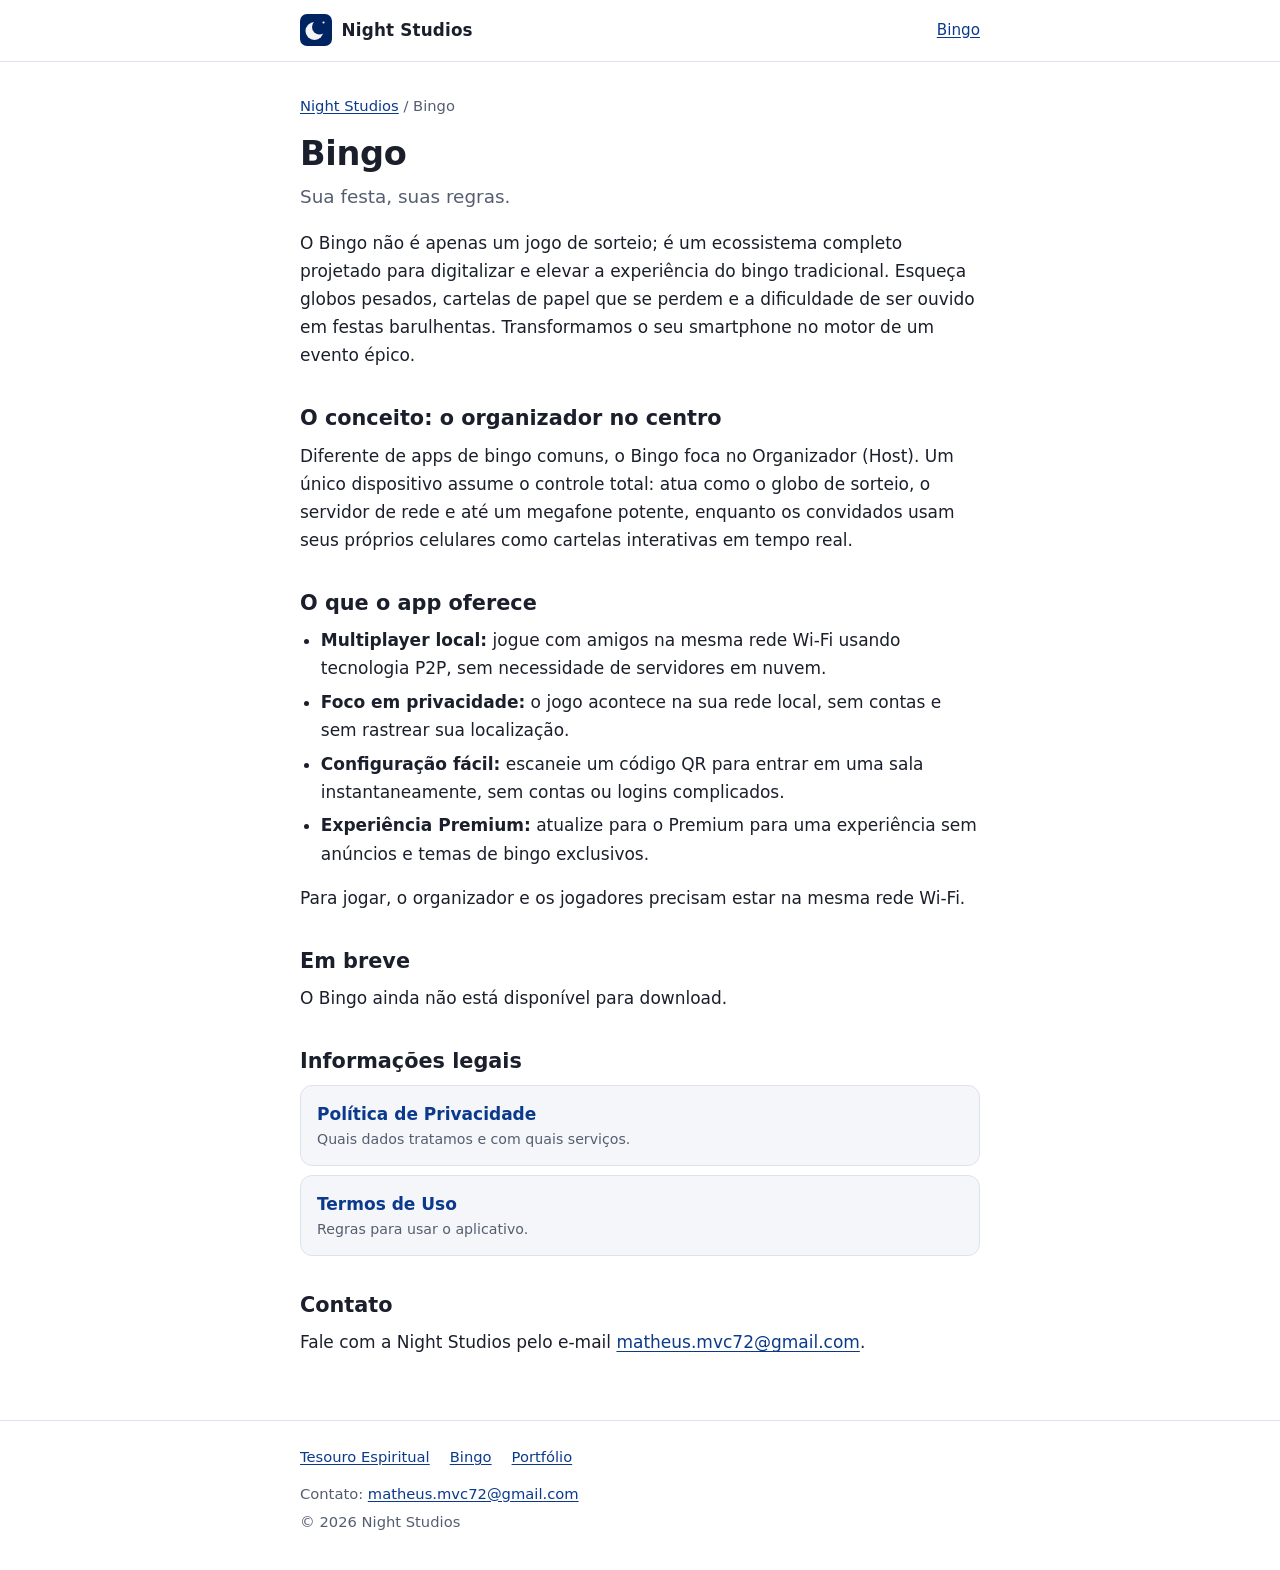
==== bingo/index.html @ 331ac550 "feat: add Bingo pages and link portfolio from the home page Port the Bingo presentation, privacy pol" ====
<!doctype html>
<html lang="pt-BR">
<head>
  <meta charset="utf-8">
  <meta name="viewport" content="width=device-width, initial-scale=1">
  <title>Bingo | Night Studios</title>
  <meta name="description" content="Bingo transforma o celular do organizador no globo de sorteio, enquanto os convidados jogam com cartelas no próprio celular, na mesma rede Wi-Fi.">
  <meta name="theme-color" content="#002461">
  <link rel="icon" href="/favicon.svg" type="image/svg+xml">
  <link rel="stylesheet" href="/style.css">
</head>
<body>
  <a class="skip" href="#conteudo">Pular para o conteúdo</a>
  <header class="site-header">
    <div class="wrap">
      <a class="brand" href="/" aria-label="Night Studios, página inicial"><svg viewBox="0 0 64 64" aria-hidden="true" focusable="false"><defs><mask id="ns-mark-mask"><rect width="64" height="64" fill="#fff"/><circle cx="39" cy="26" r="15" fill="#000"/></mask></defs><rect width="64" height="64" rx="14" fill="#002461"/><circle cx="29" cy="34" r="18" fill="#f2f4f8" mask="url(#ns-mark-mask)"/><circle cx="47" cy="17" r="2.2" fill="#f2f4f8"/></svg><span>Night Studios</span></a>
      <a class="header-link" href="/bingo">Bingo</a>
    </div>
  </header>
  <main id="conteudo">
    <div class="wrap">
      <p class="breadcrumb"><a href="/">Night Studios</a> / Bingo</p>
      <h1>Bingo</h1>
      <p class="lead">Sua festa, suas regras.</p>

      <p>O Bingo não é apenas um jogo de sorteio; é um ecossistema completo projetado para digitalizar e elevar a experiência do bingo tradicional. Esqueça globos pesados, cartelas de papel que se perdem e a dificuldade de ser ouvido em festas barulhentas. Transformamos o seu smartphone no motor de um evento épico.</p>

      <h2>O conceito: o organizador no centro</h2>
      <p>Diferente de apps de bingo comuns, o Bingo foca no Organizador (Host). Um único dispositivo assume o controle total: atua como o globo de sorteio, o servidor de rede e até um megafone potente, enquanto os convidados usam seus próprios celulares como cartelas interativas em tempo real.</p>

      <h2>O que o app oferece</h2>
      <ul>
        <li><strong>Multiplayer local:</strong> jogue com amigos na mesma rede Wi-Fi usando tecnologia P2P, sem necessidade de servidores em nuvem.</li>
        <li><strong>Foco em privacidade:</strong> o jogo acontece na sua rede local, sem contas e sem rastrear sua localização.</li>
        <li><strong>Configuração fácil:</strong> escaneie um código QR para entrar em uma sala instantaneamente, sem contas ou logins complicados.</li>
        <li><strong>Experiência Premium:</strong> atualize para o Premium para uma experiência sem anúncios e temas de bingo exclusivos.</li>
      </ul>

      <p>Para jogar, o organizador e os jogadores precisam estar na mesma rede Wi-Fi.</p>

      <h2>Em breve</h2>
      <p>O Bingo ainda não está disponível para download.</p>

      <h2>Informações legais</h2>
      <ul class="links">
        <li><a href="/bingo/privacidade">Política de Privacidade<small>Quais dados tratamos e com quais serviços.</small></a></li>
        <li><a href="/bingo/termos">Termos de Uso<small>Regras para usar o aplicativo.</small></a></li>
      </ul>

      <h2>Contato</h2>
      <p>Fale com a Night Studios pelo e-mail <a class="email" href="mailto:matheus.mvc72@gmail.com">matheus.mvc72@gmail.com</a>.</p>
    </div>
  </main>
  <footer class="site-footer">
    <div class="wrap">
      <nav aria-label="Links do rodapé">
        <ul>
          <li><a href="/tesouro">Tesouro Espiritual</a></li>
          <li><a href="/bingo">Bingo</a></li>
          <li><a href="/portfolio">Portfólio</a></li>
        </ul>
      </nav>
      <p>Contato: <a class="email" href="mailto:matheus.mvc72@gmail.com">matheus.mvc72@gmail.com</a></p>
      <p>&copy; 2026 Night Studios</p>
    </div>
  </footer>
</body>
</html>
---- style.css ----
:root {
  color-scheme: light dark;
  --bg: #ffffff;
  --surface: #f4f6fa;
  --border: #dde2ec;
  --text: #1a1f2b;
  --muted: #555e70;
  --accent: #002461;
  --link: #0b3a8c;
  --accent-contrast: #ffffff;
  --radius: 12px;
}

@media (prefers-color-scheme: dark) {
  :root {
    --bg: #0b1020;
    --surface: #131a2e;
    --border: #263050;
    --text: #e8ebf2;
    --muted: #a4adc0;
    --accent: #002461;
    --link: #9cbcff;
    --accent-contrast: #ffffff;
  }
}

*,
*::before,
*::after {
  box-sizing: border-box;
}

html {
  -webkit-text-size-adjust: 100%;
  text-size-adjust: 100%;
}

body {
  margin: 0;
  background: var(--bg);
  color: var(--text);
  font-family: system-ui, -apple-system, "Segoe UI", Roboto, "Helvetica Neue", Arial, "Noto Sans", sans-serif;
  font-size: 1.0625rem;
  line-height: 1.65;
  display: flex;
  flex-direction: column;
  min-height: 100vh;
}

.wrap {
  width: 100%;
  max-width: 720px;
  margin: 0 auto;
  padding-inline: 1.25rem;
}

a {
  color: var(--link);
  text-underline-offset: 0.15em;
}

a:hover {
  text-decoration-thickness: 2px;
}

a:focus-visible {
  outline: 2px solid var(--link);
  outline-offset: 2px;
  border-radius: 4px;
}

.skip {
  position: absolute;
  left: -9999px;
}

.skip:focus {
  left: 1rem;
  top: 1rem;
  background: var(--bg);
  padding: 0.5rem 0.75rem;
  z-index: 10;
}

/* Header */
.site-header {
  border-bottom: 1px solid var(--border);
}

.site-header .wrap {
  display: flex;
  align-items: center;
  justify-content: space-between;
  gap: 1rem;
  padding-block: 0.9rem;
}

.brand {
  display: inline-flex;
  align-items: center;
  gap: 0.6rem;
  color: var(--text);
  text-decoration: none;
  font-weight: 650;
  font-size: 1.05rem;
  letter-spacing: 0.01em;
}

.brand svg {
  width: 32px;
  height: 32px;
  flex: none;
}

.header-link {
  font-size: 0.95rem;
}

/* Main */
main {
  flex: 1;
  padding-block: 2rem 3rem;
}

h1 {
  font-size: clamp(1.6rem, 5vw, 2.1rem);
  line-height: 1.2;
  margin: 0 0 0.5rem;
  letter-spacing: -0.01em;
}

h2 {
  font-size: 1.3rem;
  line-height: 1.3;
  margin: 2.25rem 0 0.6rem;
}

h3 {
  font-size: 1.08rem;
  margin: 1.5rem 0 0.4rem;
}

p,
ul,
ol {
  margin: 0 0 1rem;
}

ul,
ol {
  padding-left: 1.3rem;
}

li + li {
  margin-top: 0.35rem;
}

.lead {
  font-size: 1.15rem;
  color: var(--muted);
}

.meta {
  color: var(--muted);
  font-size: 0.95rem;
}

.breadcrumb {
  font-size: 0.92rem;
  color: var(--muted);
  margin-bottom: 1rem;
}

.note {
  background: var(--surface);
  border: 1px solid var(--border);
  border-left: 4px solid var(--link);
  border-radius: var(--radius);
  padding: 0.9rem 1.1rem;
  margin: 1.25rem 0;
}

.note p:last-child,
.note ul:last-child {
  margin-bottom: 0;
}

/* Cards */
.card {
  display: block;
  background: var(--surface);
  border: 1px solid var(--border);
  border-radius: var(--radius);
  padding: 1.2rem 1.25rem;
  margin: 1rem 0;
  color: inherit;
  text-decoration: none;
}

.cards {
  display: grid;
  grid-template-columns: repeat(auto-fit, minmax(16rem, 1fr));
  gap: 1rem;
  margin: 1rem 0;
}

.cards .card {
  margin: 0;
  display: flex;
  flex-direction: column;
}

.cards .card .more {
  align-self: flex-start;
  margin-top: auto;
  padding-top: 0.6rem;
}

a.card:hover {
  border-color: var(--link);
}

.card-title {
  display: flex;
  align-items: center;
  gap: 0.75rem;
  font-weight: 650;
  font-size: 1.15rem;
  margin-bottom: 0.35rem;
}

.app-icon {
  width: 44px;
  height: 44px;
  border-radius: 10px;
  background: var(--accent);
  color: var(--accent-contrast);
  display: inline-grid;
  place-items: center;
  flex: none;
}

.app-icon svg {
  width: 24px;
  height: 24px;
}

.card p {
  margin: 0;
  color: var(--muted);
}

.card .more {
  display: inline-block;
  margin-top: 0.6rem;
  color: var(--link);
  font-weight: 600;
}

.links {
  list-style: none;
  padding: 0;
  display: grid;
  gap: 0.6rem;
}

.links li + li {
  margin-top: 0;
}

.links a {
  display: block;
  padding: 0.85rem 1rem;
  border: 1px solid var(--border);
  border-radius: var(--radius);
  background: var(--surface);
  text-decoration: none;
  font-weight: 600;
}

.links a:hover {
  border-color: var(--link);
}

.links small {
  display: block;
  font-weight: 400;
  color: var(--muted);
}

.steps {
  counter-reset: step;
  list-style: none;
  padding: 0;
}

.steps li {
  counter-increment: step;
  position: relative;
  padding-left: 2.4rem;
  min-height: 1.8rem;
}

.steps li::before {
  content: counter(step);
  position: absolute;
  left: 0;
  top: 0.05rem;
  width: 1.7rem;
  height: 1.7rem;
  border-radius: 50%;
  background: var(--accent);
  color: var(--accent-contrast);
  font-size: 0.9rem;
  font-weight: 700;
  display: grid;
  place-items: center;
}

.email {
  word-break: break-all;
}

/* Footer */
.site-footer {
  border-top: 1px solid var(--border);
  color: var(--muted);
  font-size: 0.92rem;
}

.site-footer .wrap {
  padding-block: 1.5rem 2rem;
}

.site-footer nav ul {
  list-style: none;
  padding: 0;
  margin: 0 0 0.75rem;
  display: flex;
  flex-wrap: wrap;
  gap: 0.4rem 1.25rem;
}

.site-footer nav li + li {
  margin-top: 0;
}

.site-footer p {
  margin: 0.25rem 0;
}
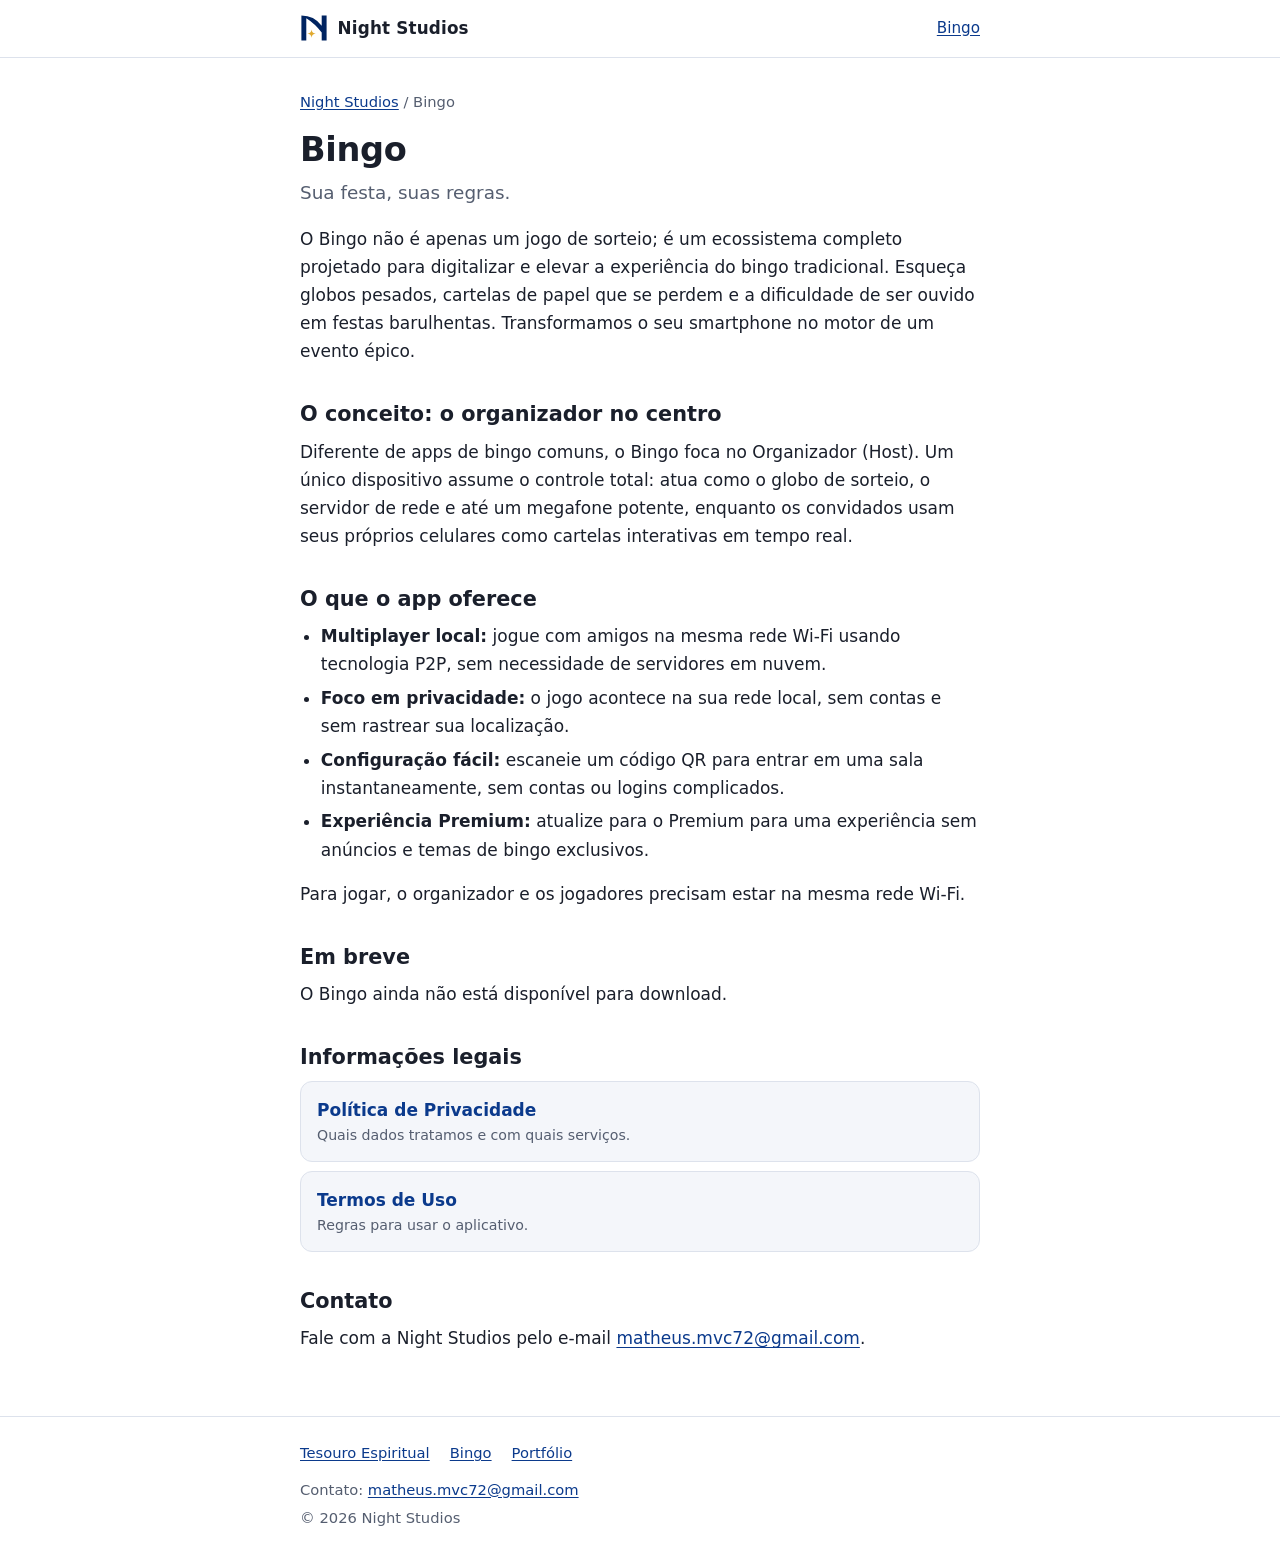
==== commit 82d66d76: "feat: new Night Studios brand mark Replace the plain crescent with an arched N monogram: the diagona" ====
--- a/bingo/index.html
+++ b/bingo/index.html
@@ -7,13 +7,14 @@
   <meta name="description" content="Bingo transforma o celular do organizador no globo de sorteio, enquanto os convidados jogam com cartelas no próprio celular, na mesma rede Wi-Fi.">
   <meta name="theme-color" content="#002461">
   <link rel="icon" href="/favicon.svg" type="image/svg+xml">
+  <link rel="apple-touch-icon" href="/apple-touch-icon.png">
   <link rel="stylesheet" href="/style.css">
 </head>
 <body>
   <a class="skip" href="#conteudo">Pular para o conteúdo</a>
   <header class="site-header">
     <div class="wrap">
-      <a class="brand" href="/" aria-label="Night Studios, página inicial"><svg viewBox="0 0 64 64" aria-hidden="true" focusable="false"><defs><mask id="ns-mark-mask"><rect width="64" height="64" fill="#fff"/><circle cx="39" cy="26" r="15" fill="#000"/></mask></defs><rect width="64" height="64" rx="14" fill="#002461"/><circle cx="29" cy="34" r="18" fill="#f2f4f8" mask="url(#ns-mark-mask)"/><circle cx="47" cy="17" r="2.2" fill="#f2f4f8"/></svg><span>Night Studios</span></a>
+      <a class="brand" href="/" aria-label="Night Studios, página inicial"><svg class="brand-mark" viewBox="0 0 40 40" aria-hidden="true" focusable="false"><path class="brand-mark-ink" d="M2 38V2A36 36 0 0 1 31 16.67V2H38V38H31V26.48A80 80 0 0 0 9 5.93V38Z"/><path class="brand-mark-star" d="M16.5 22Q17.05 27.45 22.5 28Q17.05 28.55 16.5 34Q15.95 28.55 10.5 28Q15.95 27.45 16.5 22Z"/></svg><span>Night Studios</span></a>
       <a class="header-link" href="/bingo">Bingo</a>
     </div>
   </header>
@@ -57,7 +58,7 @@
         <ul>
           <li><a href="/tesouro">Tesouro Espiritual</a></li>
           <li><a href="/bingo">Bingo</a></li>
-          <li><a href="/portfolio">Portfólio</a></li>
+          <li><a href="https://matheusdiasportfolio.web.app/">Portfólio</a></li>
         </ul>
       </nav>
       <p>Contato: <a class="email" href="mailto:matheus.mvc72@gmail.com">matheus.mvc72@gmail.com</a></p>
--- a/style.css
+++ b/style.css
@@ -9,6 +9,8 @@
   --link: #0b3a8c;
   --accent-contrast: #ffffff;
   --radius: 12px;
+  --mark-ink: #002461;
+  --mark-star: #e0a92e;
 }
 
 @media (prefers-color-scheme: dark) {
@@ -21,6 +23,8 @@
     --accent: #002461;
     --link: #9cbcff;
     --accent-contrast: #ffffff;
+    --mark-ink: #e8ebf2;
+    --mark-star: #f5c84b;
   }
 }
 
@@ -106,10 +110,18 @@
   letter-spacing: 0.01em;
 }
 
-.brand svg {
-  width: 32px;
-  height: 32px;
+.brand-mark {
+  width: 28px;
+  height: 28px;
   flex: none;
+}
+
+.brand-mark-ink {
+  fill: var(--mark-ink);
+}
+
+.brand-mark-star {
+  fill: var(--mark-star);
 }
 
 .header-link {
